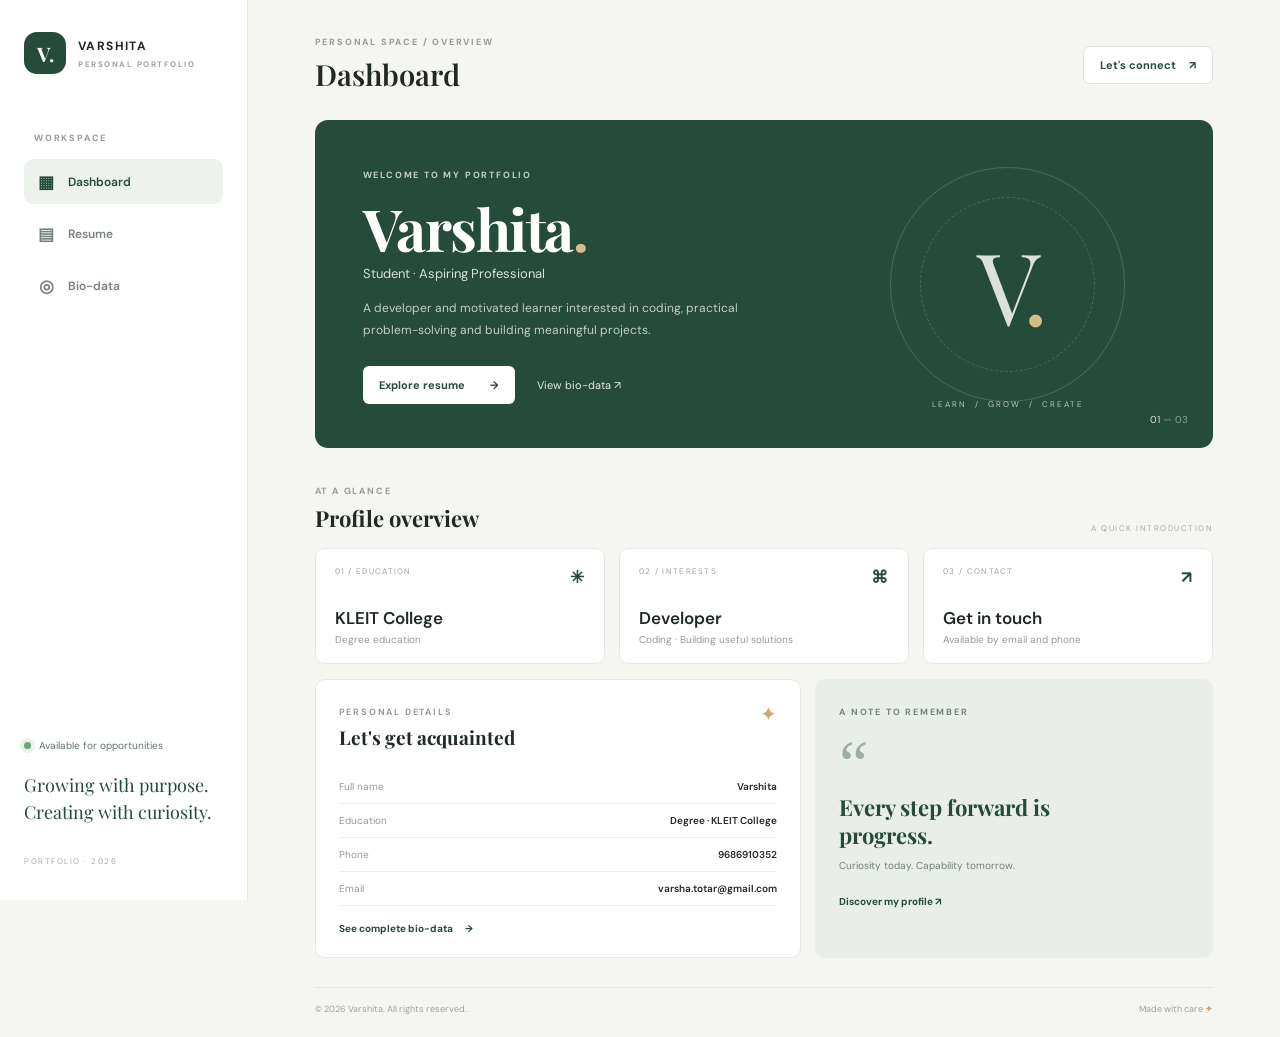
==== index.html @ dbc531da "Move website files to repository root" ====
<!DOCTYPE html>
<html lang="en">
<head>
  <meta charset="UTF-8"><meta name="viewport" content="width=device-width, initial-scale=1.0">
  <meta name="description" content="Resume and bio-data portfolio of Varshita.">
  <title>Varshita | Personal Portfolio</title>
  <link rel="preconnect" href="https://fonts.googleapis.com">
  <link href="https://fonts.googleapis.com/css2?family=DM+Sans:wght@400;500;600;700&family=Playfair+Display:wght@600;700&display=swap" rel="stylesheet">
  <link rel="stylesheet" href="css/style.css">
</head>
<body>
<div class="layout">
  <aside class="sidebar">
    <a class="brand" href="index.html"><span class="brand-icon">V.</span><span>VARSHITA<small>PERSONAL PORTFOLIO</small></span></a>
    <p class="nav-caption">WORKSPACE</p>
    <nav>
      <a class="nav-link active" href="index.html"><span>▦</span> Dashboard</a>
      <a class="nav-link" href="resume.html"><span>▤</span> Resume</a>
      <a class="nav-link" href="biodata.html"><span>◎</span> Bio-data</a>
    </nav>
    <div class="sidebar-bottom">
      <div class="status"><i></i> Available for opportunities</div>
      <p>Growing with purpose.<br>Creating with curiosity.</p>
      <small>PORTFOLIO · 2026</small>
    </div>
  </aside>

  <main class="main">
    <header class="topbar">
      <div><div class="eyebrow">PERSONAL SPACE / OVERVIEW</div><h1>Dashboard</h1></div>
      <a class="contact-top" href="mailto:varsha.totar@gmail.com">Let's connect <span>↗</span></a>
    </header>

    <section class="hero">
      <div class="hero-content">
        <span class="eyebrow hero-eyebrow">WELCOME TO MY PORTFOLIO</span>
        <h2>Varshita<span>.</span></h2>
        <p class="hero-role">Student · Aspiring Professional</p>
        <p class="hero-description">A developer and motivated learner interested in coding, practical problem-solving and building meaningful projects.</p>
        <div class="hero-actions">
          <a class="button button-light" href="resume.html">Explore resume <b>→</b></a>
          <a class="hero-secondary" href="biodata.html">View bio-data ↗</a>
        </div>
      </div>
      <div class="hero-visual" aria-hidden="true">
        <div class="ring ring-a"></div><div class="ring ring-b"></div>
        <div class="hero-letter">V<span>.</span></div>
        <div class="visual-note">LEARN&nbsp; / &nbsp;GROW&nbsp; / &nbsp;CREATE</div>
      </div>
      <div class="hero-index">01 <span>— 03</span></div>
    </section>

    <div class="section-title"><div><span class="eyebrow">AT A GLANCE</span><h2>Profile overview</h2></div><span class="subtle">A QUICK INTRODUCTION</span></div>
    <section class="stats">
      <article class="stat-card"><div class="stat-top"><span>01 / EDUCATION</span><b>✳</b></div><h3>KLEIT College</h3><p>Degree education</p></article>
      <article class="stat-card"><div class="stat-top"><span>02 / INTERESTS</span><b>⌘</b></div><h3>Developer</h3><p>Coding · Building useful solutions</p></article>
      <article class="stat-card"><div class="stat-top"><span>03 / CONTACT</span><b>↗</b></div><h3>Get in touch</h3><p>Available by email and phone</p></article>
    </section>

    <section class="lower-grid">
      <article class="panel">
        <div class="panel-heading"><div><span class="eyebrow">PERSONAL DETAILS</span><h3>Let's get acquainted</h3></div><span class="panel-symbol">✦</span></div>
        <div class="detail-line"><span>Full name</span><strong>Varshita</strong></div>
        <div class="detail-line"><span>Education</span><strong>Degree · KLEIT College</strong></div>
        <div class="detail-line"><span>Phone</span><strong>9686910352</strong></div>
        <div class="detail-line"><span>Email</span><strong>varsha.totar@gmail.com</strong></div>
        <a class="inline-link" href="biodata.html">See complete bio-data <span>→</span></a>
      </article>
      <article class="panel panel-dark">
        <span class="eyebrow">A NOTE TO REMEMBER</span>
        <div class="quote-mark">“</div>
        <h3>Every step forward is progress.</h3>
        <p>Curiosity today. Capability tomorrow.</p>
        <a href="resume.html">Discover my profile ↗</a>
      </article>
    </section>
    <footer class="footer"><span>© 2026 Varshita. All rights reserved.</span><span>Made with care <b>✦</b></span></footer>
  </main>
</div>
<script src="js/main.js"></script>
</body></html>
---- css/style.css ----
@import url('https://fonts.googleapis.com/css2?family=DM+Sans:wght@400;500;600;700&family=Playfair+Display:wght@600;700&display=swap');
:root{--ink:#202923;--muted:#7d8981;--green:#254b3b;--green2:#37634e;--cream:#f5f6f2;--line:#e7eae4;--white:#fff;--gold:#c8a96b}
*{box-sizing:border-box}body{margin:0;background:var(--cream);color:var(--ink);font-family:'DM Sans',sans-serif;font-size:14px}.layout{min-height:100vh}.sidebar{position:fixed;inset:0 auto 0 0;width:248px;background:#fff;border-right:1px solid var(--line);padding:32px 24px;display:flex;flex-direction:column;z-index:5}.brand{display:flex;align-items:center;gap:12px;text-decoration:none;color:var(--ink);font-size:12px;font-weight:700;letter-spacing:1.4px}.brand-icon{width:42px;height:42px;border-radius:13px;background:var(--green);color:#fff;display:grid;place-items:center;font-family:'Playfair Display';font-size:20px;letter-spacing:0}.brand small{display:block;font-size:8px;color:#9aa39c;letter-spacing:1.5px;margin-top:5px}.nav-caption,.eyebrow{font-size:9px;letter-spacing:1.8px;font-weight:700;color:#929d94}.nav-caption{margin:58px 0 15px 10px}.sidebar nav{display:grid;gap:7px}.nav-link{height:45px;display:flex;align-items:center;gap:13px;padding:0 13px;color:#78837b;text-decoration:none;border-radius:9px;font-size:12px;font-weight:600;transition:.2s}.nav-link span{font-size:17px;width:18px;text-align:center}.nav-link:hover,.nav-link.active{background:#edf2ed;color:var(--green)}.sidebar-bottom{margin-top:auto}.status{font-size:10px;color:#617368;display:flex;align-items:center;gap:8px}.status i{width:7px;height:7px;background:#65a77b;border-radius:50%;box-shadow:0 0 0 4px #e9f3eb}.sidebar-bottom p{font-family:'Playfair Display';font-size:18px;line-height:1.5;color:var(--green);margin:20px 0 24px}.sidebar-bottom small{font-size:8px;letter-spacing:1.5px;color:#a2aaa3}.main{margin-left:248px;padding:36px 5.2% 22px;max-width:1600px}.topbar{display:flex;justify-content:space-between;align-items:center;margin-bottom:27px}.topbar h1{font-family:'Playfair Display';font-size:29px;font-weight:600;margin:7px 0 0}.contact-top{border:1px solid #dce2da;padding:11px 16px;border-radius:7px;text-decoration:none;color:var(--green);font-size:11px;font-weight:700;background:#fff}.contact-top span{margin-left:10px}.hero{position:relative;overflow:hidden;min-height:310px;background:var(--green);border-radius:13px;color:#fff;padding:44px 48px;display:flex;align-items:center}.hero-content{max-width:490px;position:relative;z-index:2}.hero-eyebrow{color:#c2d0c5}.hero h2{font-family:'Playfair Display';font-size:58px;line-height:1;margin:17px 0 8px;letter-spacing:-1.5px}.hero h2 span{color:#d5bd87}.hero-role{font-size:13px;color:#d7e0d8;margin:0 0 16px}.hero-description{max-width:430px;color:#c3d0c6;font-size:12px;line-height:1.8}.hero-actions{display:flex;align-items:center;gap:22px;margin-top:25px}.button{display:inline-flex;gap:25px;align-items:center;padding:12px 16px;border-radius:6px;text-decoration:none;font-size:11px;font-weight:700}.button-light{background:#fff;color:var(--green)}.hero-secondary{color:#e1e9e2;text-decoration:none;font-size:11px}.hero-visual{position:absolute;right:9%;top:50%;transform:translateY(-50%);width:250px;height:250px;display:grid;place-items:center}.ring{position:absolute;border:1px solid rgba(255,255,255,.17);border-radius:50%}.ring-a{width:235px;height:235px}.ring-b{width:175px;height:175px;border-style:dashed}.hero-letter{font-family:'Playfair Display';font-size:100px;color:#d9e1d9;letter-spacing:-10px}.hero-letter span{color:#d5bd87}.visual-note{position:absolute;bottom:0;font-size:8px;letter-spacing:2px;color:#b8c9bc}.hero-index{position:absolute;right:25px;bottom:22px;font-size:10px;color:#d7e1d9}.hero-index span{color:#8ca294}.section-title{display:flex;justify-content:space-between;align-items:end;margin:32px 0 15px}.section-title h2{font-family:'Playfair Display';font-size:22px;margin:5px 0 0}.subtle{font-size:8px;letter-spacing:1.5px;color:#a3aca4}.stats{display:grid;grid-template-columns:repeat(3,1fr);gap:14px}.stat-card,.panel{background:#fff;border:1px solid var(--line);border-radius:10px}.stat-card{padding:17px 19px}.stat-top{display:flex;justify-content:space-between;color:#99a39b;font-size:8px;letter-spacing:1.3px}.stat-top b{color:var(--green);font-size:17px}.stat-card h3{font-size:17px;margin:19px 0 4px;font-weight:600}.stat-card p{margin:0;color:#929c94;font-size:10px}.lower-grid{display:grid;grid-template-columns:1.1fr .9fr;gap:14px;margin-top:15px}.panel{padding:21px 23px}.panel-heading{display:flex;justify-content:space-between;align-items:start;margin-bottom:15px}.panel-heading h3{font-family:'Playfair Display';font-size:19px;margin:5px 0}.panel-symbol{font-size:20px;color:var(--gold)}.detail-line{display:flex;justify-content:space-between;gap:15px;padding:10px 0;border-bottom:1px solid #f0f1ed;font-size:10px}.detail-line span{color:#929c94}.detail-line strong{font-weight:600;text-align:right}.inline-link{display:inline-block;color:var(--green);font-size:10px;font-weight:700;text-decoration:none;margin-top:16px}.inline-link span{margin-left:10px}.panel-dark{background:#e9eee8;border-color:#e9eee8;position:relative}.panel-dark .eyebrow{color:#748578}.quote-mark{font-family:Georgia;font-size:65px;line-height:.8;color:#9cae9f;margin-top:19px}.panel-dark h3{font-family:'Playfair Display';font-size:22px;max-width:260px;line-height:1.25;margin:4px 0 8px;color:var(--green)}.panel-dark p{font-size:10px;color:#748278}.panel-dark a{display:inline-block;margin-top:13px;text-decoration:none;color:var(--green);font-size:10px;font-weight:700}.footer{display:flex;justify-content:space-between;margin-top:29px;padding-top:15px;border-top:1px solid var(--line);font-size:9px;color:#9aa39b}.footer b{color:var(--gold)}.footer a{color:var(--green);text-decoration:none;font-weight:700}
/* Inner pages */.page-intro{padding:23px 0 25px}.page-intro h2{font-family:'Playfair Display';font-size:42px;line-height:1.12;margin:12px 0;color:var(--ink)}.page-intro h2 em{color:var(--green2);font-weight:600}.page-intro p{max-width:510px;color:#7e8981;font-size:12px;line-height:1.8}.resume-sheet,.bio-sheet{background:#fff;border:1px solid var(--line);border-radius:11px;padding:35px 40px;box-shadow:0 8px 30px rgba(30,50,38,.035)}.resume-header{display:flex;justify-content:space-between;gap:20px;padding-bottom:23px;border-bottom:1px solid var(--line)}.resume-header h2{font-family:'Playfair Display';font-size:34px;margin:8px 0 3px}.resume-header p{font-size:11px;color:#7c887f;margin:0}.resume-contact{display:grid;gap:7px;align-content:center;text-align:right;font-size:10px;color:#78847b}.resume-contact a{color:var(--green);text-decoration:none}.resume-columns{display:grid;grid-template-columns:1.5fr .8fr;gap:36px;padding-top:10px}.resume-section{margin-top:23px}.resume-section h3{font-family:'Playfair Display';font-size:17px;margin:0 0 14px;padding-bottom:9px;border-bottom:1px solid var(--line);color:var(--green)}.resume-copy,.timeline-item p,.compact-item p{font-size:10px;line-height:1.8;color:#77837a;margin:0}.timeline-item{display:grid;grid-template-columns:94px 1fr;gap:10px;margin:0 0 16px}.timeline-date{font-size:8px;letter-spacing:.8px;color:#9aa49b;padding-top:2px}.timeline-item strong,.compact-item strong{font-size:10px}.timeline-item small{font-size:9px;color:#9aa49b}.resume-tags{display:flex;flex-wrap:wrap;gap:7px}.resume-tags span{background:#eff3ee;color:#476451;border-radius:4px;padding:7px 9px;font-size:9px}.compact-item{margin-bottom:13px}.clean-list{padding-left:14px;margin:0;color:#77837a;font-size:10px;line-height:2}.declaration{margin-top:30px;padding-top:17px;border-top:1px solid var(--line);display:flex;justify-content:space-between;align-items:end;gap:20px}.declaration strong{font-family:'Playfair Display';font-size:14px;color:var(--green)}.declaration p{font-size:9px;color:#89948b;max-width:450px}.declaration span{font-family:'Playfair Display';font-size:16px;color:var(--green)}
.bio-sheet{padding:0;overflow:hidden}.bio-banner{background:var(--green);color:#fff;padding:28px 35px;display:flex;align-items:center;gap:20px;position:relative}.bio-avatar{width:65px;height:65px;border:1px solid rgba(255,255,255,.35);border-radius:50%;display:grid;place-items:center;font-family:'Playfair Display';font-size:29px;color:#e0d0a8}.bio-banner h2{font-family:'Playfair Display';font-size:27px;margin:6px 0 2px}.bio-banner p{font-size:10px;color:#c4d1c7;margin:0}.bio-stamp{margin-left:auto;border:1px solid rgba(255,255,255,.3);padding:8px 12px;font-size:8px;line-height:1.7;letter-spacing:1px;color:#d8e1d9;text-align:center}.bio-content{padding:10px 35px 28px}.bio-group{padding:20px 0;border-bottom:1px solid var(--line)}.bio-group:last-child{border-bottom:0}.bio-group-title{display:flex;align-items:center;gap:12px;margin-bottom:16px}.bio-group-title span{font-size:9px;color:#b39a66;letter-spacing:1px}.bio-group-title h3{font-family:'Playfair Display';font-size:17px;margin:0;color:var(--green)}.bio-grid{display:grid;grid-template-columns:1fr 1fr;gap:17px 30px}.bio-field{display:grid;gap:6px}.bio-field.full{grid-column:1/-1}.bio-field label{font-size:8px;letter-spacing:1.2px;color:#9aa49b;text-transform:uppercase}.bio-field strong{font-size:10px;font-weight:600;color:#37453b}.bio-field .normal-weight{font-weight:400;line-height:1.7}.education-table{border:1px solid var(--line);border-radius:6px;overflow:hidden}.table-row{display:grid;grid-template-columns:1fr 1.5fr .5fr;gap:12px;padding:11px 13px;border-bottom:1px solid var(--line);font-size:9px;color:#59665d}.table-row:last-child{border-bottom:0}.table-head{background:#f4f6f2;color:#859187;font-size:8px;letter-spacing:.8px;text-transform:uppercase}.bio-declaration{padding-top:20px}.bio-declaration p{font-size:9px;color:#879188;line-height:1.7}.bio-declaration div{display:flex;justify-content:space-between;align-items:center;font-size:9px;color:#8a958c;margin-top:17px}.bio-declaration strong{font-family:'Playfair Display';font-size:16px;color:var(--green)}
@media(max-width:900px){.sidebar{width:205px;padding:25px 17px}.main{margin-left:205px;padding:28px 4%}.hero{padding:35px}.hero-visual{right:3%;opacity:.65}.resume-sheet{padding:27px}.resume-columns{gap:22px}}
@media(max-width:680px){.sidebar{position:relative;width:auto;height:auto;padding:13px 17px;display:block;border-right:0;border-bottom:1px solid var(--line)}.brand{display:inline-flex}.nav-caption,.sidebar-bottom{display:none}.sidebar nav{display:flex;gap:5px;margin-top:13px}.nav-link{height:36px;padding:0 10px;font-size:10px;gap:6px}.main{margin:0;padding:23px 17px}.topbar h1{font-size:25px}.contact-top{font-size:9px;padding:9px}.hero{min-height:300px;padding:28px 24px}.hero h2{font-size:48px}.hero-visual{right:-65px;opacity:.28}.hero-description{max-width:340px}.hero-index{display:none}.stats{grid-template-columns:1fr}.stat-card{padding:15px 17px}.stat-card h3{margin-top:12px}.lower-grid{grid-template-columns:1fr}.subtle{display:none}.page-intro h2{font-size:36px}.resume-sheet{padding:22px 18px}.resume-header{display:block}.resume-contact{text-align:left;margin-top:17px}.resume-columns{grid-template-columns:1fr;gap:0}.declaration{align-items:start;flex-direction:column;gap:0}.bio-banner{padding:22px 19px}.bio-content{padding:8px 19px 20px}.bio-grid{grid-template-columns:1fr 1fr;gap:15px}.table-row{grid-template-columns:1fr 1.3fr .5fr;font-size:8px;padding:9px 7px;gap:6px}.footer{font-size:8px}}
@media print{body{background:#fff}.sidebar,.topbar,.footer,.page-intro,.print-button{display:none!important}.main{margin:0;padding:0;max-width:none}.resume-sheet,.bio-sheet{box-shadow:none;border:0;padding:10mm}.bio-sheet{padding:0}.resume-columns{gap:25px}.bio-content{padding:8mm 10mm}.resume-section{break-inside:avoid}.layout{display:block}@page{margin:12mm}}
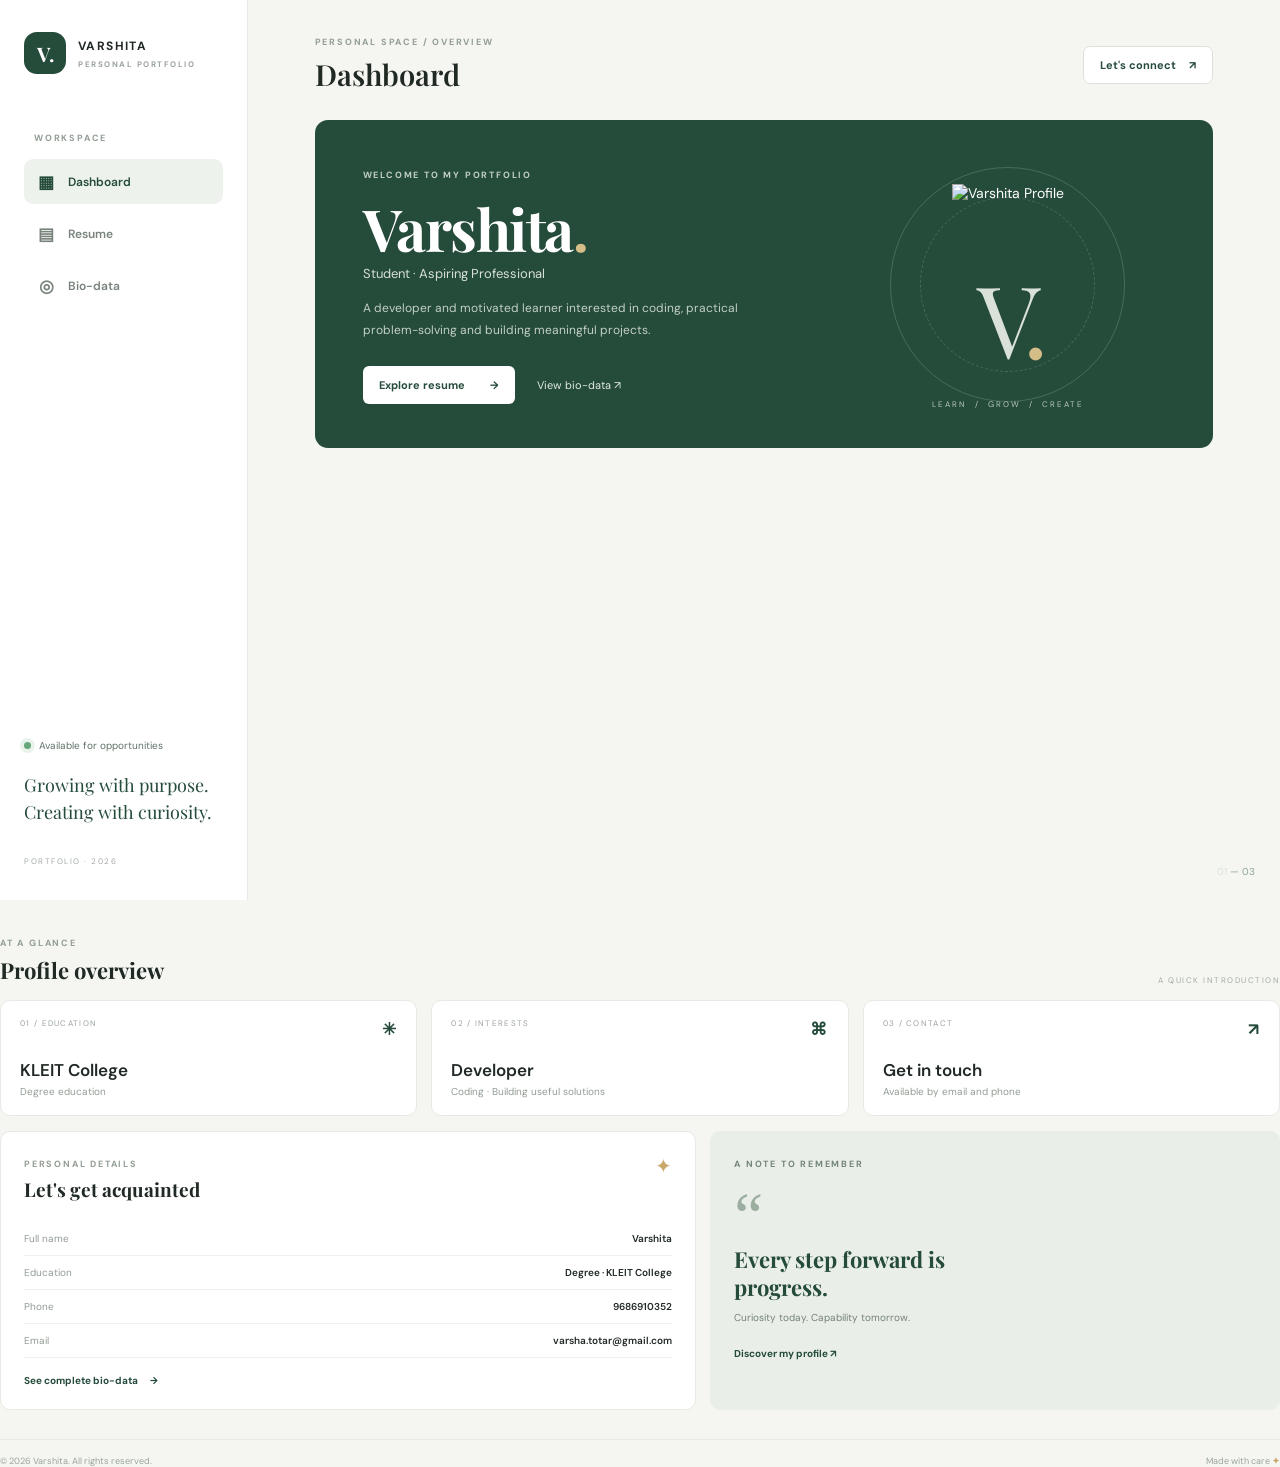
==== commit 10c6b469: "Add files via upload" ====
--- a/index.html
+++ b/index.html
@@ -42,7 +42,8 @@
           <a class="hero-secondary" href="biodata.html">View bio-data ↗</a>
         </div>
       </div>
-      <div class="hero-visual" aria-hidden="true">
+      <d<div class="hero-visual">
+    <img <img src="images/varshita-profile.jpg" alt="Varshita Profile" class="profile-photo">
         <div class="ring ring-a"></div><div class="ring ring-b"></div>
         <div class="hero-letter">V<span>.</span></div>
         <div class="visual-note">LEARN&nbsp; / &nbsp;GROW&nbsp; / &nbsp;CREATE</div>
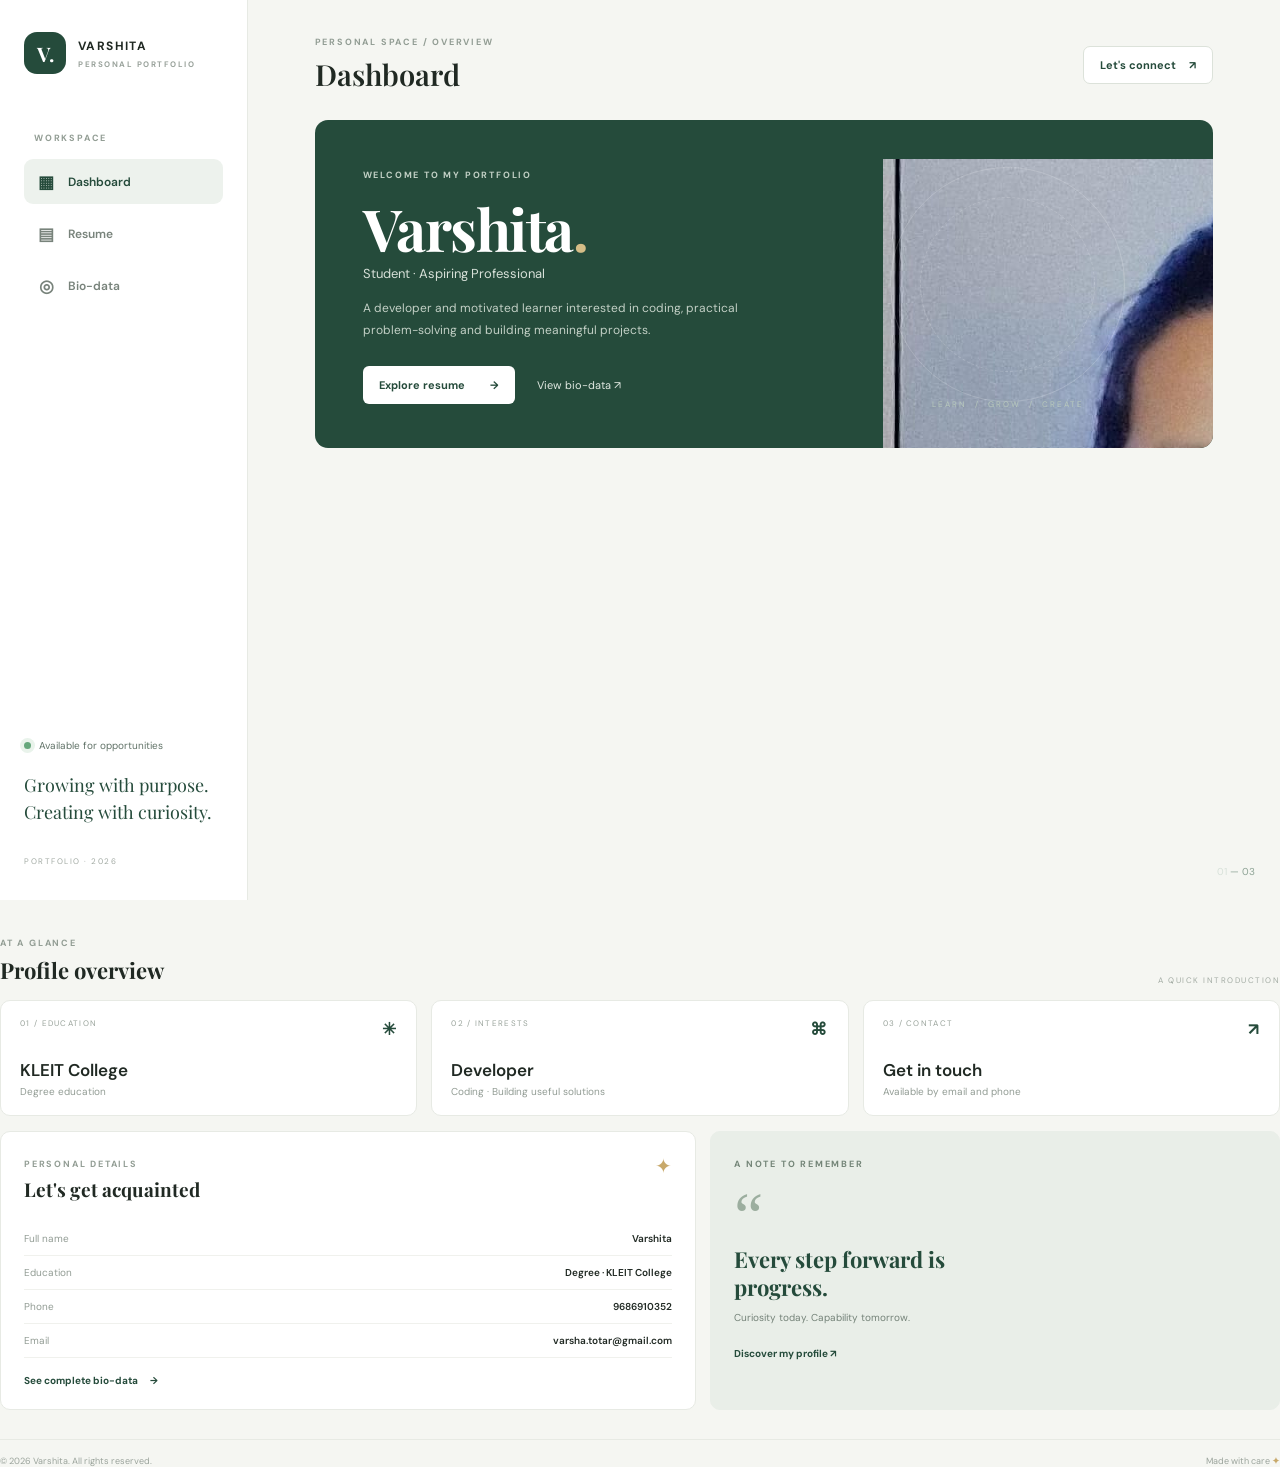
==== commit a7a30533: "Update index.html" ====
--- a/index.html
+++ b/index.html
@@ -43,7 +43,7 @@
         </div>
       </div>
       <d<div class="hero-visual">
-    <img <img src="images/varshita-profile.jpg" alt="Varshita Profile" class="profile-photo">
+    <img src="./varshita-profile.jpg" alt="Varshita Profile" class="profile-photo">
         <div class="ring ring-a"></div><div class="ring ring-b"></div>
         <div class="hero-letter">V<span>.</span></div>
         <div class="visual-note">LEARN&nbsp; / &nbsp;GROW&nbsp; / &nbsp;CREATE</div>
@@ -79,4 +79,4 @@
   </main>
 </div>
 <script src="js/main.js"></script>
-</body></html>+</body></html>
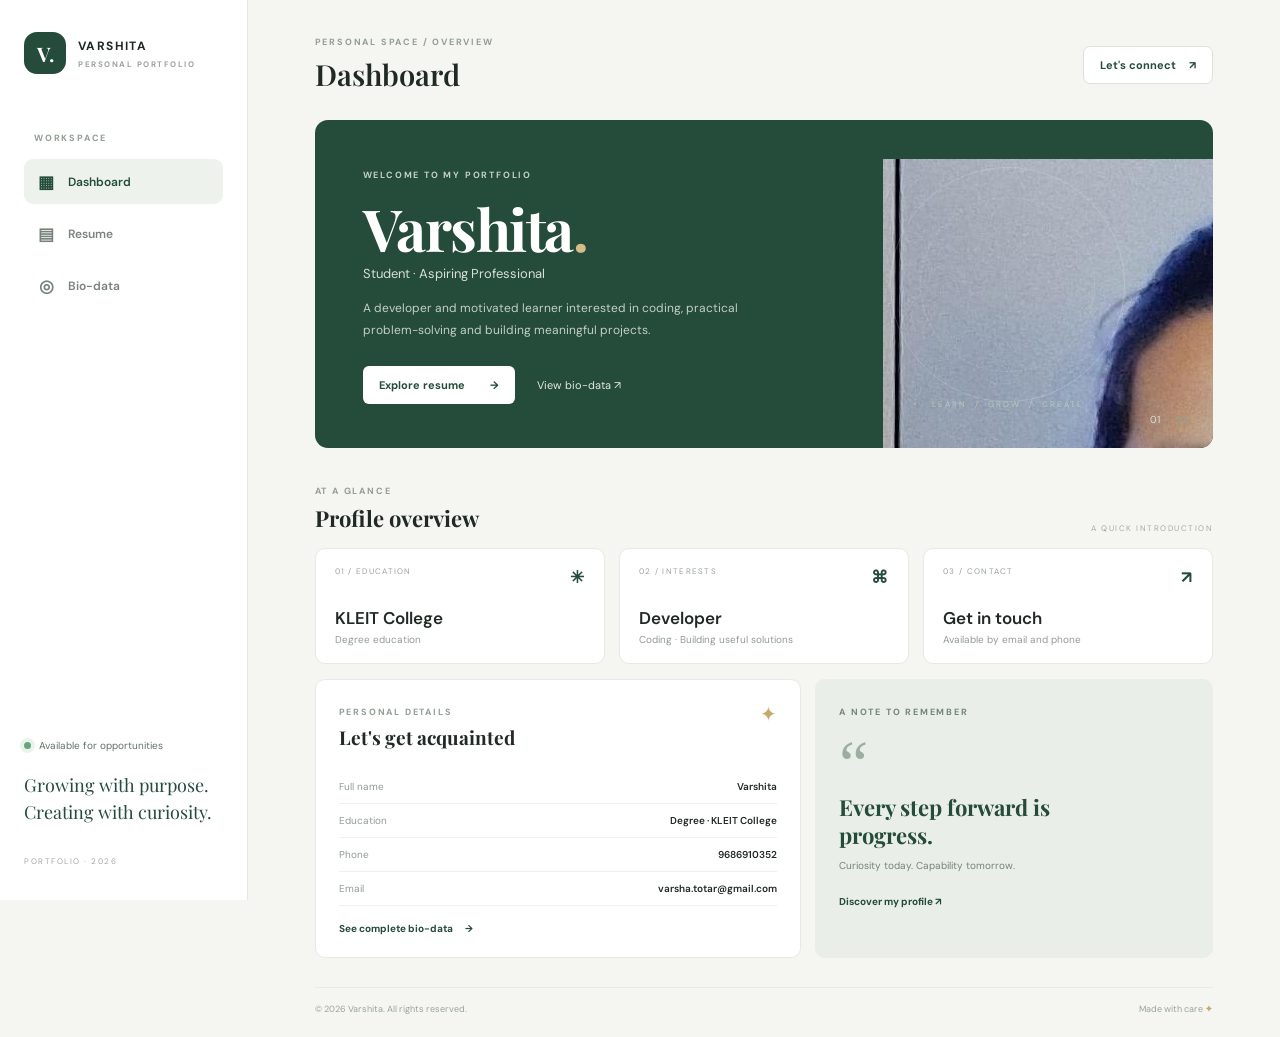
==== commit 3465104d: "Update index.html" ====
--- a/index.html
+++ b/index.html
@@ -42,7 +42,7 @@
           <a class="hero-secondary" href="biodata.html">View bio-data ↗</a>
         </div>
       </div>
-      <d<div class="hero-visual">
+      <div class="hero-visual">
     <img src="./varshita-profile.jpg" alt="Varshita Profile" class="profile-photo">
         <div class="ring ring-a"></div><div class="ring ring-b"></div>
         <div class="hero-letter">V<span>.</span></div>
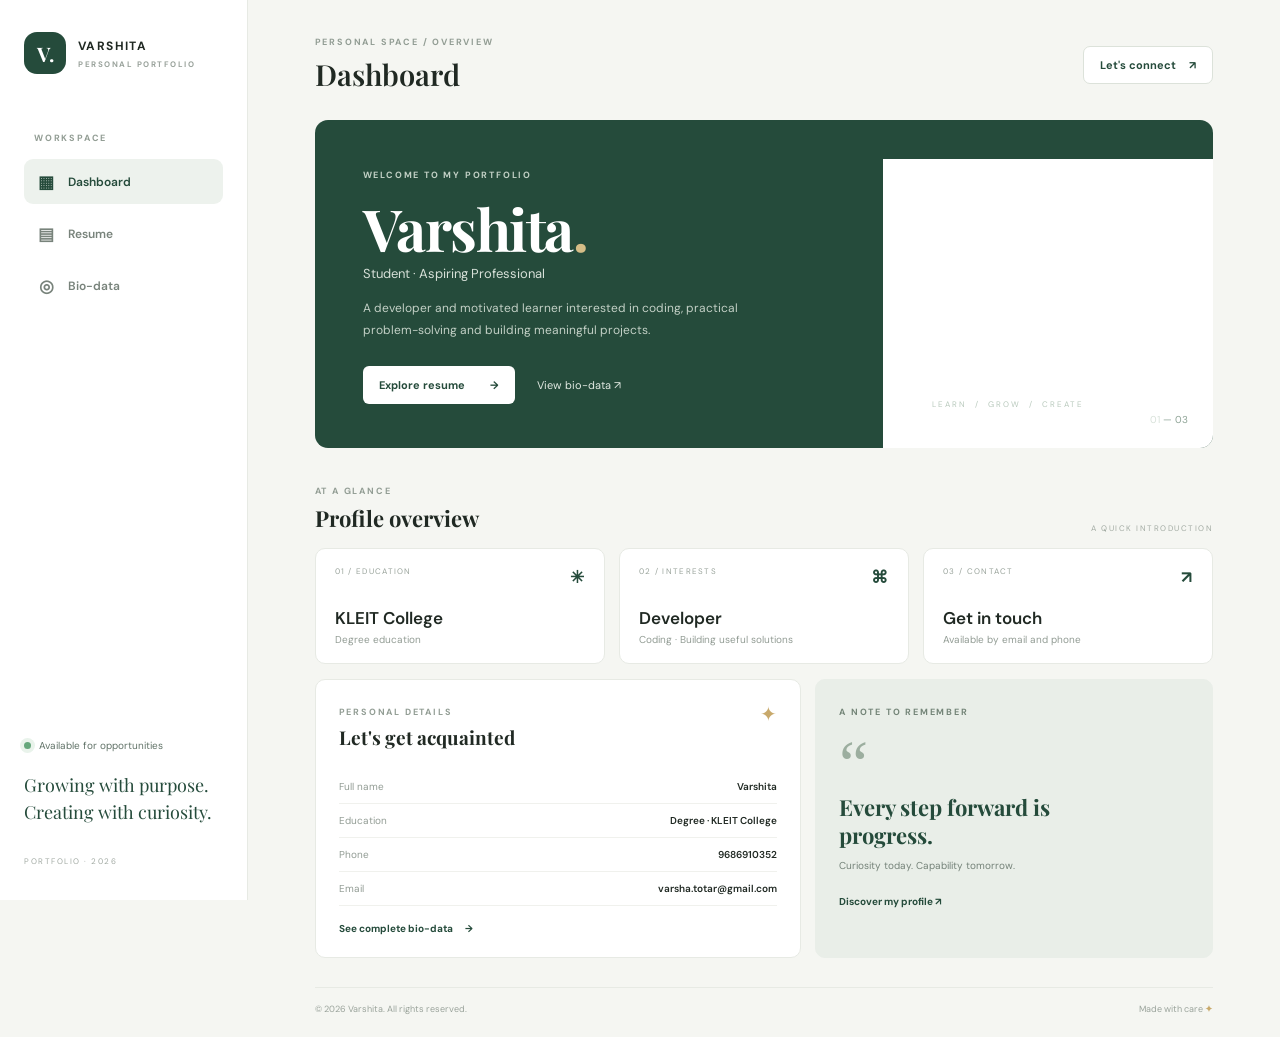
==== commit a10e630b: "Update index.html" ====
--- a/index.html
+++ b/index.html
@@ -43,7 +43,7 @@
         </div>
       </div>
       <div class="hero-visual">
-    <img src="./varshita-profile.jpg" alt="Varshita Profile" class="profile-photo">
+   <img src="./varshita-profile.png.jpeg" alt="Varshita Profile" class="profile-photo">
         <div class="ring ring-a"></div><div class="ring ring-b"></div>
         <div class="hero-letter">V<span>.</span></div>
         <div class="visual-note">LEARN&nbsp; / &nbsp;GROW&nbsp; / &nbsp;CREATE</div>
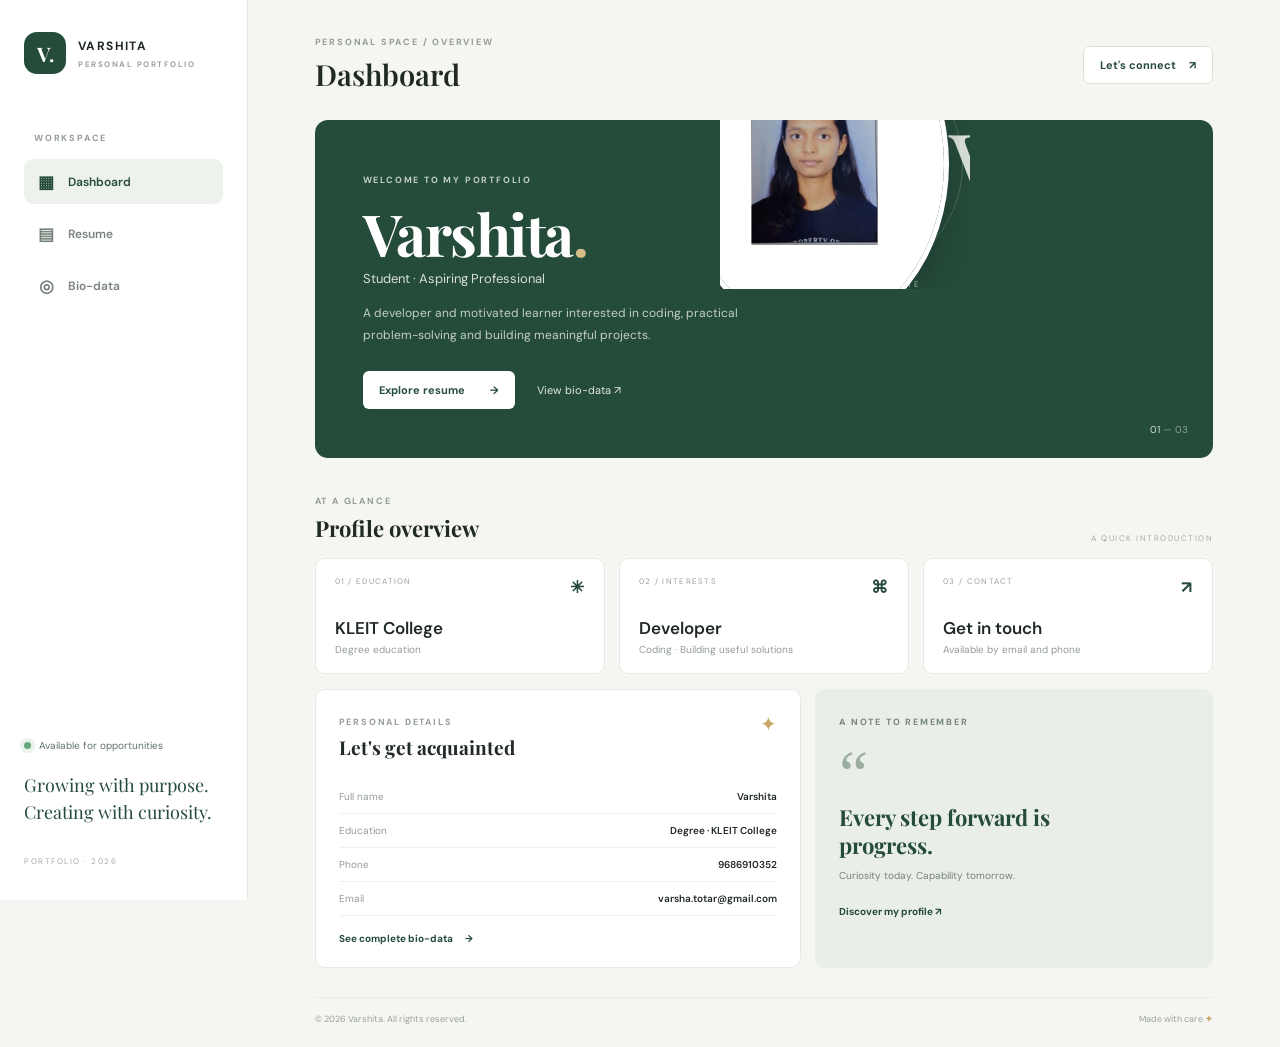
==== commit 5ee9cecc: "Update index.html" ====
--- a/index.html
+++ b/index.html
@@ -43,7 +43,7 @@
         </div>
       </div>
       <div class="hero-visual">
-   <img src="./varshita-profile.png.jpeg" alt="Varshita Profile" class="profile-photo">
+  <img src="./varshita-profile.png.jpeg" alt="Varshita Profile" class="profile-photo">
         <div class="ring ring-a"></div><div class="ring ring-b"></div>
         <div class="hero-letter">V<span>.</span></div>
         <div class="visual-note">LEARN&nbsp; / &nbsp;GROW&nbsp; / &nbsp;CREATE</div>
--- a/css/style.css
+++ b/css/style.css
@@ -6,3 +6,23 @@
 @media(max-width:900px){.sidebar{width:205px;padding:25px 17px}.main{margin-left:205px;padding:28px 4%}.hero{padding:35px}.hero-visual{right:3%;opacity:.65}.resume-sheet{padding:27px}.resume-columns{gap:22px}}
 @media(max-width:680px){.sidebar{position:relative;width:auto;height:auto;padding:13px 17px;display:block;border-right:0;border-bottom:1px solid var(--line)}.brand{display:inline-flex}.nav-caption,.sidebar-bottom{display:none}.sidebar nav{display:flex;gap:5px;margin-top:13px}.nav-link{height:36px;padding:0 10px;font-size:10px;gap:6px}.main{margin:0;padding:23px 17px}.topbar h1{font-size:25px}.contact-top{font-size:9px;padding:9px}.hero{min-height:300px;padding:28px 24px}.hero h2{font-size:48px}.hero-visual{right:-65px;opacity:.28}.hero-description{max-width:340px}.hero-index{display:none}.stats{grid-template-columns:1fr}.stat-card{padding:15px 17px}.stat-card h3{margin-top:12px}.lower-grid{grid-template-columns:1fr}.subtle{display:none}.page-intro h2{font-size:36px}.resume-sheet{padding:22px 18px}.resume-header{display:block}.resume-contact{text-align:left;margin-top:17px}.resume-columns{grid-template-columns:1fr;gap:0}.declaration{align-items:start;flex-direction:column;gap:0}.bio-banner{padding:22px 19px}.bio-content{padding:8px 19px 20px}.bio-grid{grid-template-columns:1fr 1fr;gap:15px}.table-row{grid-template-columns:1fr 1.3fr .5fr;font-size:8px;padding:9px 7px;gap:6px}.footer{font-size:8px}}
 @media print{body{background:#fff}.sidebar,.topbar,.footer,.page-intro,.print-button{display:none!important}.main{margin:0;padding:0;max-width:none}.resume-sheet,.bio-sheet{box-shadow:none;border:0;padding:10mm}.bio-sheet{padding:0}.resume-columns{gap:25px}.bio-content{padding:8mm 10mm}.resume-section{break-inside:avoid}.layout{display:block}@page{margin:12mm}}
+/* Profile photo styling */
+.hero-visual {
+    position: relative;
+    overflow: hidden;
+    display: flex;
+    align-items: center;
+    justify-content: center;
+}
+
+.profile-photo {
+    width: 280px;
+    height: 340px;
+    object-fit: cover;
+    object-position: center top;
+    border-radius: 50%;
+    position: relative;
+    z-index: 2;
+    border: 5px solid #ffffff;
+    box-shadow: 0 12px 35px rgba(0, 0, 0, 0.2);
+}
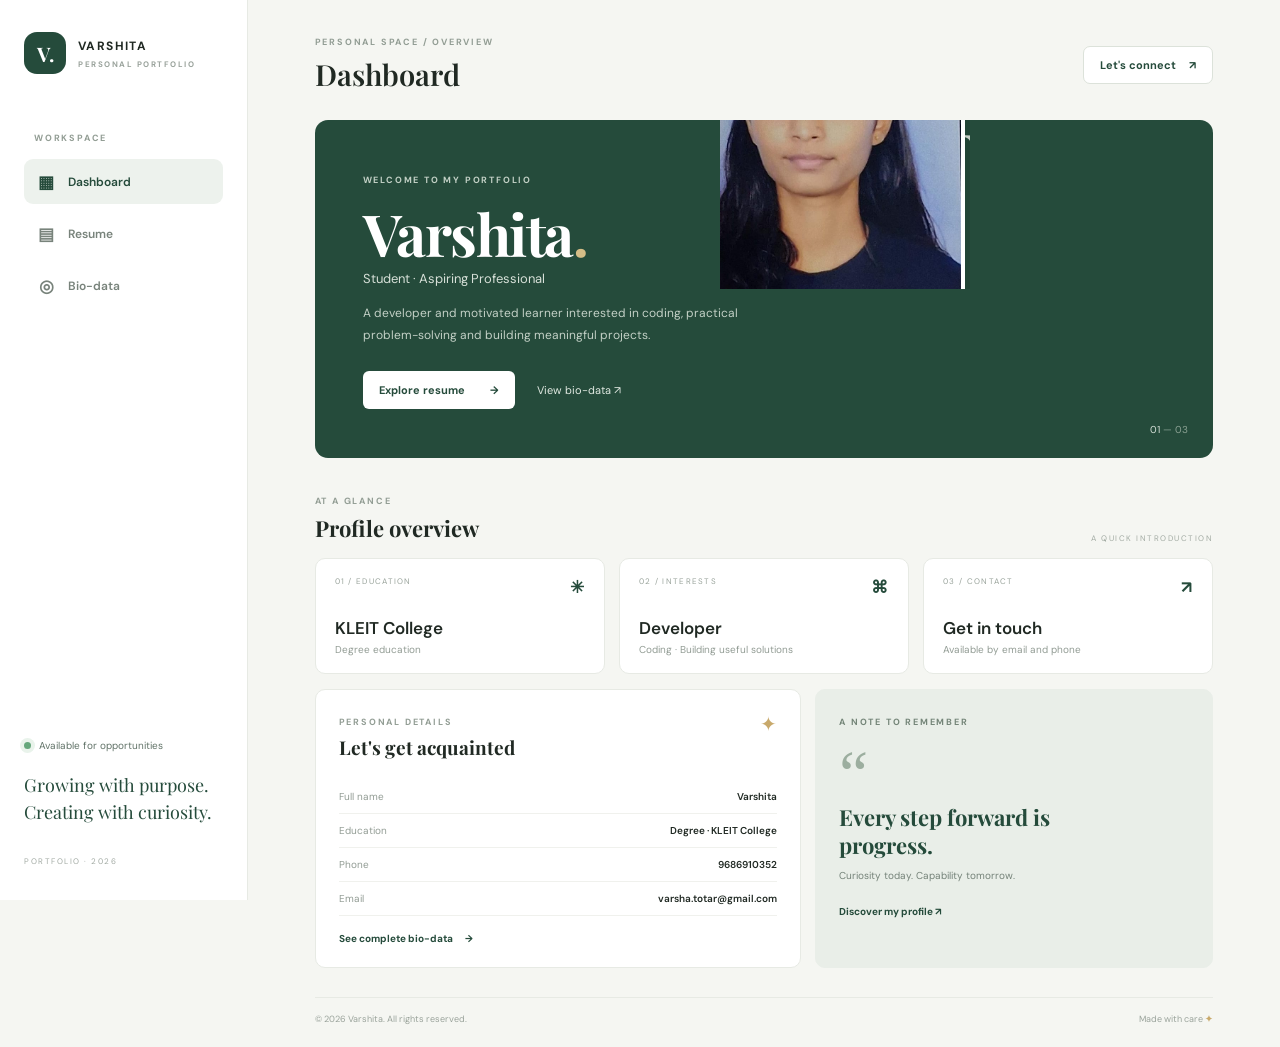
==== commit 609aabe3: "Update index.html" ====
--- a/index.html
+++ b/index.html
@@ -43,7 +43,7 @@
         </div>
       </div>
       <div class="hero-visual">
-  <img src="./varshita-profile.png.jpeg" alt="Varshita Profile" class="profile-photo">
+  <img src="./varshita-profile-final.jpg" alt="Varshita Profile" class="profile-photo">
         <div class="ring ring-a"></div><div class="ring ring-b"></div>
         <div class="hero-letter">V<span>.</span></div>
         <div class="visual-note">LEARN&nbsp; / &nbsp;GROW&nbsp; / &nbsp;CREATE</div>
--- a/css/style.css
+++ b/css/style.css
@@ -16,13 +16,13 @@
 }
 
 .profile-photo {
-    width: 280px;
-    height: 340px;
+    width: 300px;
+    height: 380px;
     object-fit: cover;
-    object-position: center top;
-    border-radius: 50%;
+    object-position: center 20%;
+    border-radius: 18px;
     position: relative;
-    z-index: 2;
-    border: 5px solid #ffffff;
+    z-index: 5;
+    border: 4px solid #ffffff;
     box-shadow: 0 12px 35px rgba(0, 0, 0, 0.2);
 }
